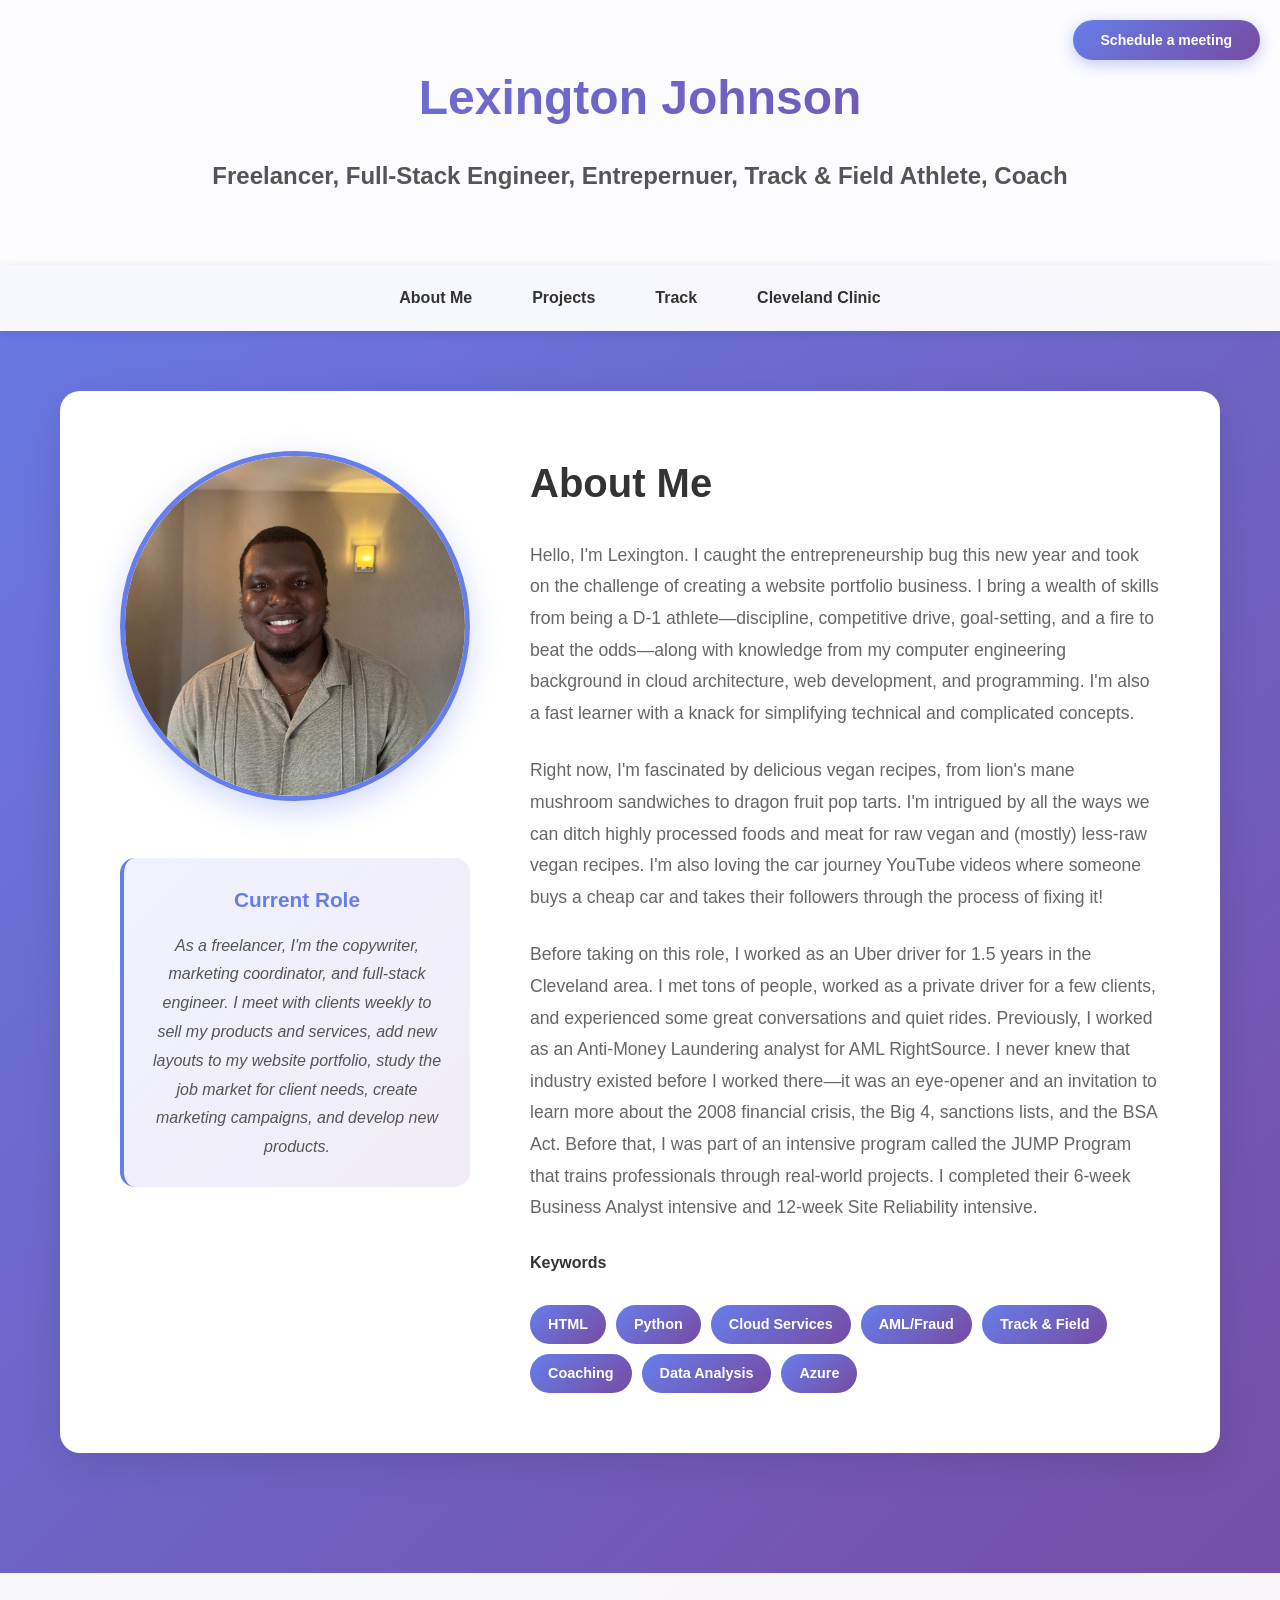
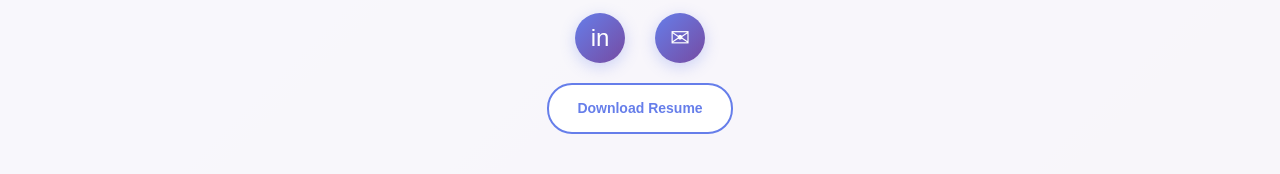
==== index.html @ 2de51680 "Update index.html" ====
<!DOCTYPE html>
<html lang="en">
<head>
    <meta charset="UTF-8">
    <meta name="viewport" content="width=device-width, initial-scale=1.0">
    <link rel="stylesheet" href="mystyle.css" type="text/css"/>
    <title>Lexington Johnson - Portfolio</title>
</head>
<body>
    <div class="header">
        <h1>Lexington Johnson</h1>
        <div class="education">
            <h2>Freelancer, Full-Stack Engineer, Entrepernuer, Track & Field Athlete, Coach</h2>
        </div>
        <a href="https://calendly.com/lbj0499/new-meeting"><button class="schedule-btn">Schedule a meeting</button></a>
    </div>

    <nav>
        <ul>
            <li><a href="index.html">About Me</a></li>
            <li><a href="projects.html">Projects</a></li> <!-- type of role instead of discipline -->
            <li><a href="track.html">Track</a></li> <!-- add personality to your personal site -->
            <li><a href="company.html">Cleveland Clinic</a></li> <!-- custom landing page for employer your targeting -->
        </ul>
    </nav>

    <div class="container">
        <div class="about-section">
            <div class="profile-side">
                <img src="Lex.JPG" alt="Lexington Johnson" class="profile-photo">
                
                <div class="quote-box">
                    <h3>Current Role</h3>
                    <!-- describe current role clearly; HR will use this to determinw if a good fit -->
                    <p>As a freelancer, I'm the copywriter, marketing coordinator, and full-stack engineer. I meet with clients weekly to sell my products and services, add new layouts to my website portfolio, study the job market for client needs, create marketing campaigns, and develop new products.</p>
                </div>
            </div>

            <div class="content-side">
                <h2>About Me</h2>
                <!-- 2-5 line bio that sums up who you are and what your value proposition is -->
                <p>Hello, I'm Lexington. I caught the entrepreneurship bug this new year and took on the challenge of creating a website portfolio business. I bring a wealth of skills from being a D-1 athlete—discipline, competitive drive, goal-setting, and a fire to beat the odds—along with knowledge from my computer engineering background in cloud architecture, web development, and programming. I'm also a fast learner with a knack for simplifying technical and complicated concepts.</p>
                <br>
                <!-- Little bit about interests; maybe hobbies or whatever -->
                <p>Right now, I'm fascinated by delicious vegan recipes, from lion's mane mushroom sandwiches to dragon fruit pop tarts. I'm intrigued by all the ways we can ditch highly processed foods and meat for raw vegan and (mostly) less-raw vegan recipes. I'm also loving the car journey YouTube videos where someone buys a cheap car and takes their followers through the process of fixing it!</p>
                <br>
                <!-- timeline of work history -->
                <p>Before taking on this role, I worked as an Uber driver for 1.5 years in the Cleveland area. I met tons of people, worked as a private driver for a few clients, and experienced some great conversations and quiet rides. Previously, I worked as an Anti-Money Laundering analyst for AML RightSource. I never knew that industry existed before I worked there—it was an eye-opener and an invitation to learn more about the 2008 financial crisis, the Big 4, sanctions lists, and the BSA Act. Before that, I was part of an intensive program called the JUMP Program that trains professionals through real-world projects. I completed their 6-week Business Analyst intensive and 12-week Site Reliability intensive.</p>
                <br>
                
                <h4>Keywords</h4>
                <div class="skills">                
                    <span class="skill-tag">HTML</span>
                    <span class="skill-tag">Python</span>
                    <span class="skill-tag">Cloud Services</span>
                    <span class="skill-tag">AML/Fraud</span>
                    <span class="skill-tag">Track & Field</span>
                    <span class="skill-tag">Coaching</span>
                    <span class="skill-tag">Data Analysis</span>
                    <span class="skill-tag">Azure</span>
                </div>
            </div>
        </div>
    </div>

    <footer>
        <div class="social-links">
            <a href="resume.html" title="LinkedIn">in</a>
            <a href="mailto:lexington.johnson@icloud.com" title="Email">✉</a>
        </div>
        <a href="Resume.pdf" target="_blank" class="resume-btn" download="Resume_Lex">Download Resume</a>
    </footer>
</body>
</html>
---- mystyle.css ----
* {
    margin: 0;
    padding: 0;
    box-sizing: border-box;
}

body {
    font-family: 'Segoe UI', Tahoma, Geneva, Verdana, sans-serif;
    background: linear-gradient(135deg, #667eea 0%, #764ba2 100%);
    color: #333;
    line-height: 1.6;
}

.header {
    background: rgba(255, 255, 255, 0.98);
    padding: 60px 20px;
    text-align: center;
    box-shadow: 0 4px 20px rgba(0, 0, 0, 0.1);
    position: relative;
}

.schedule-btn {
    position: absolute;
    top: 20px;
    right: 20px;
    background: linear-gradient(135deg, #667eea 0%, #764ba2 100%);
    color: white;
    padding: 12px 28px;
    border: none;
    border-radius: 25px;
    cursor: pointer;
    font-size: 14px;
    font-weight: 600;
    transition: all 0.3s ease;
    box-shadow: 0 4px 15px rgba(102, 126, 234, 0.4);
}

.schedule-btn:hover {
    transform: translateY(-2px);
    box-shadow: 0 6px 20px rgba(102, 126, 234, 0.6);
}

h1 {
    font-size: 3em;
    font-weight: 700;
    margin-bottom: 10px;
    background: linear-gradient(135deg, #667eea 0%, #764ba2 100%);
    -webkit-background-clip: text;
    -webkit-text-fill-color: transparent;
    background-clip: text;
}

.education {
    margin-top: 20px;
}

.education h2 {
    font-size: 1.5em;
    margin-bottom: 10px;
    color: #555;
}

.education p {
    color: #666;
    font-size: 1.05em;
}

nav {
    background: rgba(255, 255, 255, 0.95);
    padding: 0;
    position: sticky;
    top: 0;
    z-index: 100;
    box-shadow: 0 2px 10px rgba(0, 0, 0, 0.1);
    backdrop-filter: blur(10px);
}

nav ul {
    list-style: none;
    display: flex;
    justify-content: center;
    flex-wrap: wrap;
}

nav ul li {
    margin: 0;
}

nav ul li a {
    display: block;
    padding: 20px 30px;
    color: #333;
    text-decoration: none;
    font-weight: 600;
    transition: all 0.3s ease;
    position: relative;
}

nav ul li a:hover {
    color: #667eea;
    background: rgba(102, 126, 234, 0.1);
}

nav ul li a::after {
    content: '';
    position: absolute;
    bottom: 0;
    left: 50%;
    width: 0;
    height: 3px;
    background: linear-gradient(135deg, #667eea 0%, #764ba2 100%);
    transition: all 0.3s ease;
    transform: translateX(-50%);
}

nav ul li a:hover::after {
    width: 80%;
}

.container {
    max-width: 1200px;
    margin: 0 auto;
    padding: 60px 20px;
}

.about-section {
    background: white;
    border-radius: 20px;
    padding: 60px;
    box-shadow: 0 10px 40px rgba(0, 0, 0, 0.1);
    display: grid;
    grid-template-columns: 1fr 2fr;
    gap: 60px;
    align-items: start;
    transition: transform 0.3s ease;
}

.about-section:hover {
    transform: translateY(-5px);
    box-shadow: 0 15px 50px rgba(0, 0, 0, 0.15);
}

.profile-side {
    text-align: center;
}

.profile-photo {
    width: 350px;
    height: 350px;
    border-radius: 50%;
    object-fit: cover;
    border: 5px solid #667eea;
    box-shadow: 0 10px 30px rgba(102, 126, 234, 0.3);
    transition: all 0.3s ease;
    margin-bottom: 30px;
}

.profile-photo:hover {
    transform: scale(1.05);
    box-shadow: 0 15px 40px rgba(102, 126, 234, 0.4);
}

.quote-box {
    background: linear-gradient(135deg, rgba(102, 126, 234, 0.1) 0%, rgba(118, 75, 162, 0.1) 100%);
    padding: 25px;
    border-radius: 15px;
    border-left: 4px solid #667eea;
    margin-top: 20px;
}

.quote-box h3 {
    font-size: 1.3em;
    margin-bottom: 15px;
    color: #667eea;
}

.quote-box p {
    font-style: italic;
    color: #555;
    line-height: 1.8;
}

.quote-box .author {
    margin-top: 10px;
    font-weight: 600;
    color: #764ba2;
    font-style: normal;
}

.content-side h2 {
    font-size: 2.5em;
    margin-bottom: 25px;
    color: #333;
}

.content-side p {
    font-size: 1.1em;
    color: #666;
    line-height: 1.8;
}

.skills {
    display: flex;
    flex-wrap: wrap;
    gap: 10px;
    margin-top: 30px;
}

.skill-tag {
    background: linear-gradient(135deg, #667eea 0%, #764ba2 100%);
    color: white;
    padding: 8px 18px;
    border-radius: 20px;
    font-size: 0.9em;
    font-weight: 600;
    transition: all 0.3s ease;
}

.skill-tag:hover {
    transform: translateY(-2px);
    box-shadow: 0 4px 15px rgba(102, 126, 234, 0.4);
}

footer {
    background: rgba(255, 255, 255, 0.95);
    padding: 40px 20px;
    text-align: center;
    margin-top: 60px;
}

.social-links {
    display: flex;
    justify-content: center;
    gap: 30px;
    margin-bottom: 20px;
}

.social-links a {
    width: 50px;
    height: 50px;
    background: linear-gradient(135deg, #667eea 0%, #764ba2 100%);
    border-radius: 50%;
    display: flex;
    align-items: center;
    justify-content: center;
    color: white;
    text-decoration: none;
    font-size: 24px;
    transition: all 0.3s ease;
    box-shadow: 0 4px 15px rgba(102, 126, 234, 0.3);
}

.social-links a:hover {
    transform: translateY(-5px) scale(1.1);
    box-shadow: 0 8px 25px rgba(102, 126, 234, 0.5);
}

.resume-btn {
    background: white;
    color: #667eea;
    padding: 12px 28px;
    border: 2px solid #667eea;
    border-radius: 25px;
    cursor: pointer;
    font-size: 14px;
    font-weight: 600;
    transition: all 0.3s ease;
    text-decoration: none;
    display: inline-block;
}

.resume-btn:hover {
    background: linear-gradient(135deg, #667eea 0%, #764ba2 100%);
    color: white;
    transform: translateY(-2px);
    box-shadow: 0 4px 15px rgba(102, 126, 234, 0.4);
}

@media (max-width: 768px) {
    .about-section {
        grid-template-columns: 1fr;
        padding: 30px;
        gap: 30px;
    }

    h1 {
        font-size: 2em;
    }

    .schedule-btn {
        position: static;
        margin-top: 20px;
    }

    nav ul {
        flex-direction: column;
    }

    nav ul li a {
        padding: 15px;
    }

    .profile-photo {
        width: 200px;
        height: 200px;
    }
}
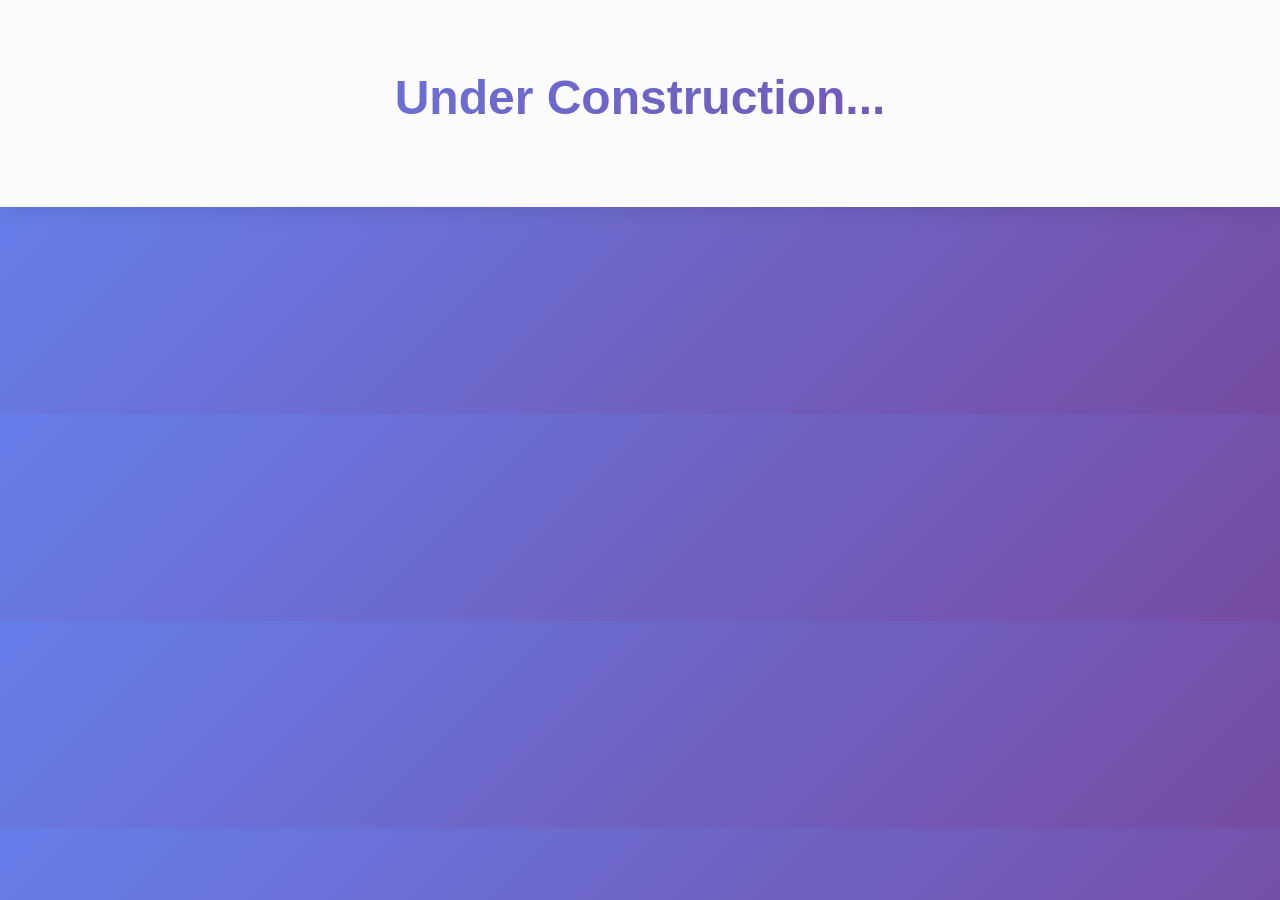
==== commit 980ed5b3: "Update index.html" ====
--- a/index.html
+++ b/index.html
@@ -8,67 +8,8 @@
 </head>
 <body>
     <div class="header">
-        <h1>Lexington Johnson</h1>
-        <div class="education">
-            <h2>Freelancer, Full-Stack Engineer, Entrepernuer, Track & Field Athlete, Coach</h2>
-        </div>
-        <a href="https://calendly.com/lbj0499/new-meeting"><button class="schedule-btn">Schedule a meeting</button></a>
-    </div>
+        <h1>Under Construction...</h1>
+   </div>
 
-    <nav>
-        <ul>
-            <li><a href="index.html">About Me</a></li>
-            <li><a href="projects.html">Projects</a></li> <!-- type of role instead of discipline -->
-            <li><a href="track.html">Track</a></li> <!-- add personality to your personal site -->
-            <li><a href="company.html">Cleveland Clinic</a></li> <!-- custom landing page for employer your targeting -->
-        </ul>
-    </nav>
-
-    <div class="container">
-        <div class="about-section">
-            <div class="profile-side">
-                <img src="Lex.JPG" alt="Lexington Johnson" class="profile-photo">
-                
-                <div class="quote-box">
-                    <h3>Current Role</h3>
-                    <!-- describe current role clearly; HR will use this to determinw if a good fit -->
-                    <p>As a freelancer, I'm the copywriter, marketing coordinator, and full-stack engineer. I meet with clients weekly to sell my products and services, add new layouts to my website portfolio, study the job market for client needs, create marketing campaigns, and develop new products.</p>
-                </div>
-            </div>
-
-            <div class="content-side">
-                <h2>About Me</h2>
-                <!-- 2-5 line bio that sums up who you are and what your value proposition is -->
-                <p>Hello, I'm Lexington. I caught the entrepreneurship bug this new year and took on the challenge of creating a website portfolio business. I bring a wealth of skills from being a D-1 athlete—discipline, competitive drive, goal-setting, and a fire to beat the odds—along with knowledge from my computer engineering background in cloud architecture, web development, and programming. I'm also a fast learner with a knack for simplifying technical and complicated concepts.</p>
-                <br>
-                <!-- Little bit about interests; maybe hobbies or whatever -->
-                <p>Right now, I'm fascinated by delicious vegan recipes, from lion's mane mushroom sandwiches to dragon fruit pop tarts. I'm intrigued by all the ways we can ditch highly processed foods and meat for raw vegan and (mostly) less-raw vegan recipes. I'm also loving the car journey YouTube videos where someone buys a cheap car and takes their followers through the process of fixing it!</p>
-                <br>
-                <!-- timeline of work history -->
-                <p>Before taking on this role, I worked as an Uber driver for 1.5 years in the Cleveland area. I met tons of people, worked as a private driver for a few clients, and experienced some great conversations and quiet rides. Previously, I worked as an Anti-Money Laundering analyst for AML RightSource. I never knew that industry existed before I worked there—it was an eye-opener and an invitation to learn more about the 2008 financial crisis, the Big 4, sanctions lists, and the BSA Act. Before that, I was part of an intensive program called the JUMP Program that trains professionals through real-world projects. I completed their 6-week Business Analyst intensive and 12-week Site Reliability intensive.</p>
-                <br>
-                
-                <h4>Keywords</h4>
-                <div class="skills">                
-                    <span class="skill-tag">HTML</span>
-                    <span class="skill-tag">Python</span>
-                    <span class="skill-tag">Cloud Services</span>
-                    <span class="skill-tag">AML/Fraud</span>
-                    <span class="skill-tag">Track & Field</span>
-                    <span class="skill-tag">Coaching</span>
-                    <span class="skill-tag">Data Analysis</span>
-                    <span class="skill-tag">Azure</span>
-                </div>
-            </div>
-        </div>
-    </div>
-
-    <footer>
-        <div class="social-links">
-            <a href="resume.html" title="LinkedIn">in</a>
-            <a href="mailto:lexington.johnson@icloud.com" title="Email">✉</a>
-        </div>
-        <a href="Resume.pdf" target="_blank" class="resume-btn" download="Resume_Lex">Download Resume</a>
-    </footer>
 </body>
 </html>
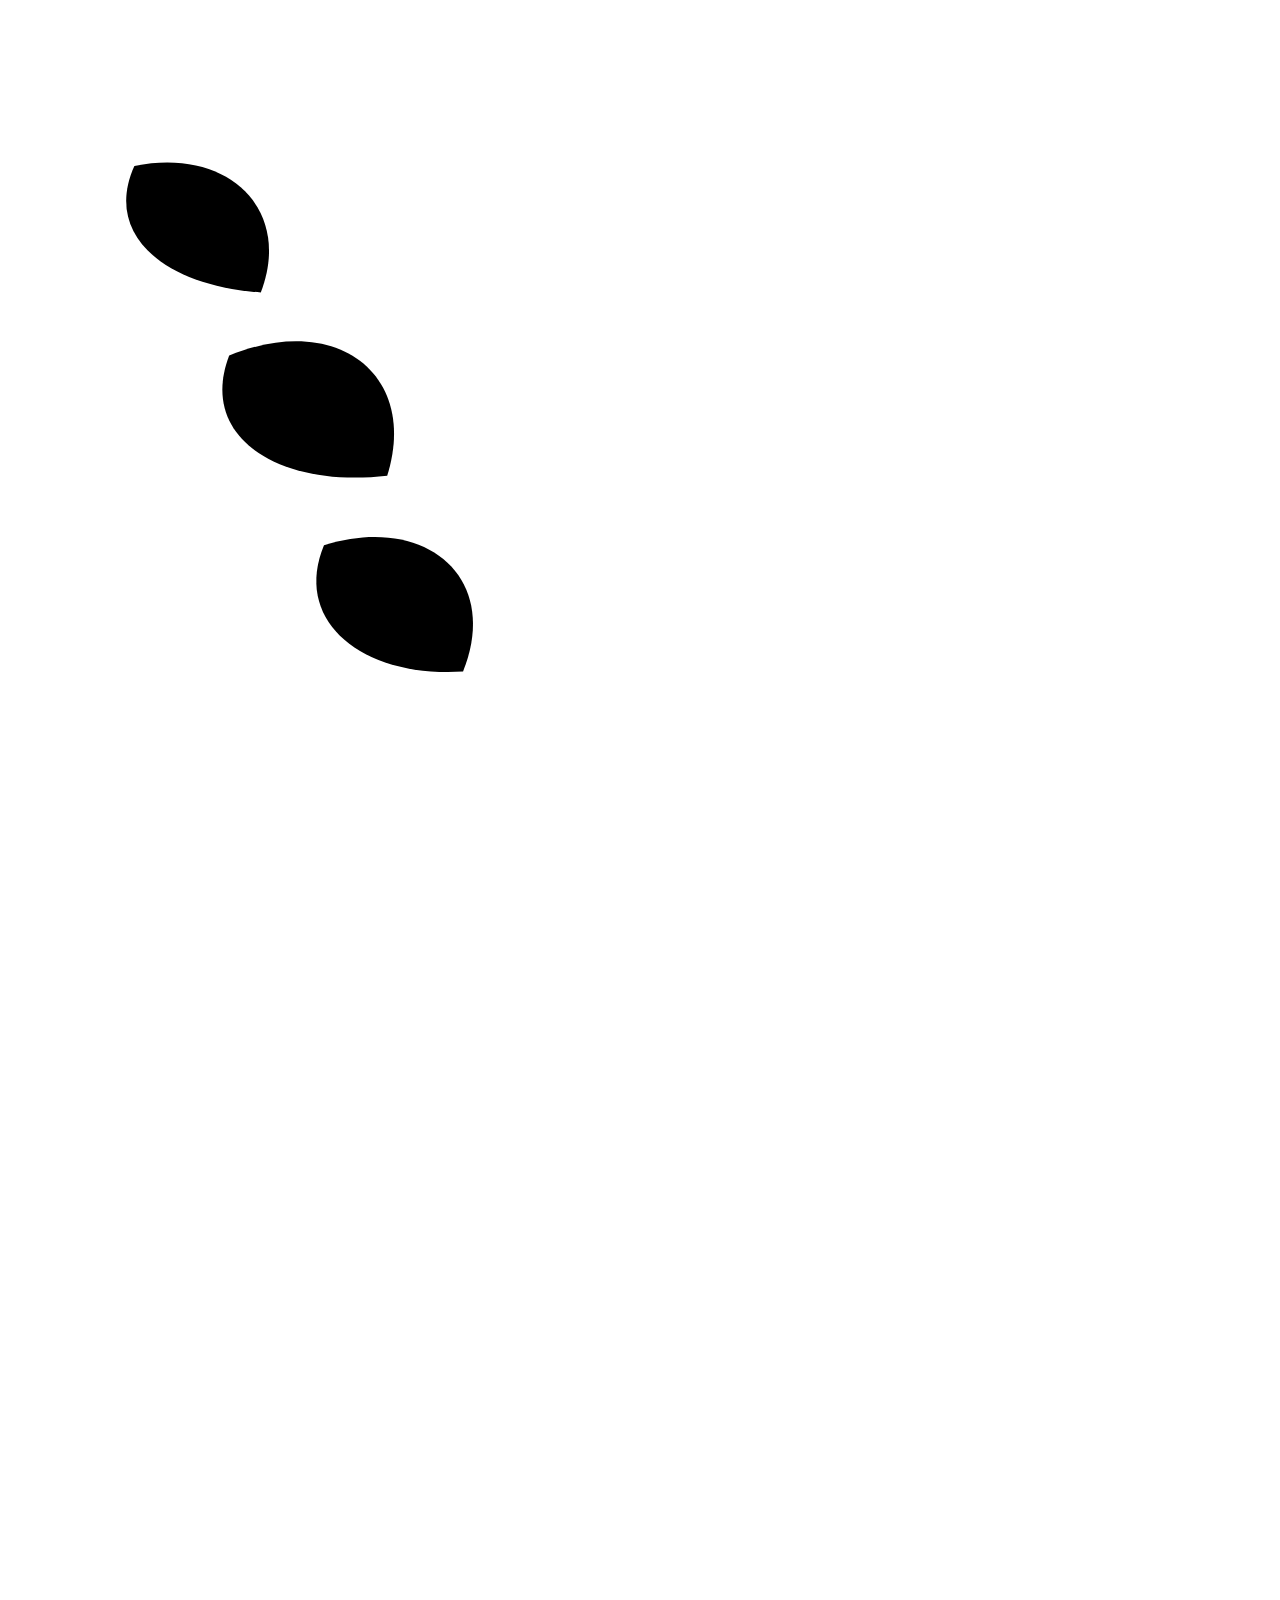
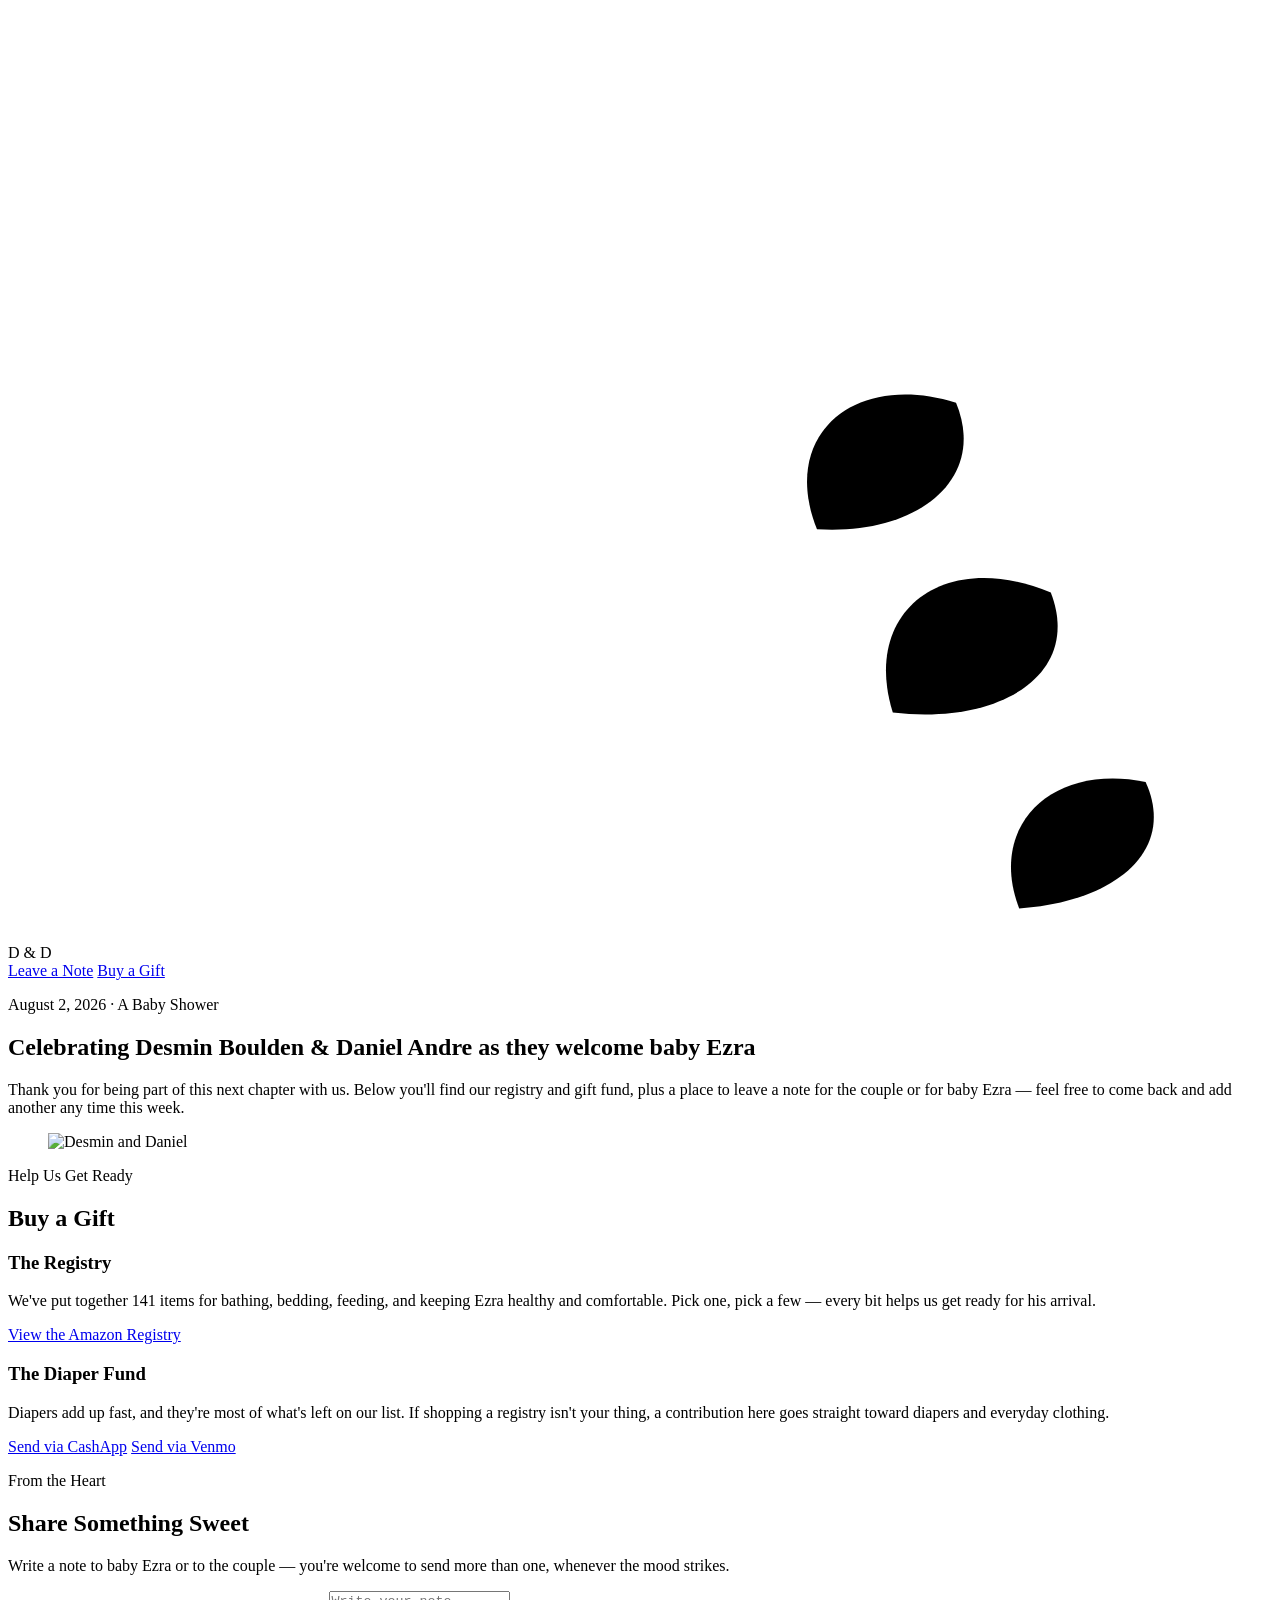
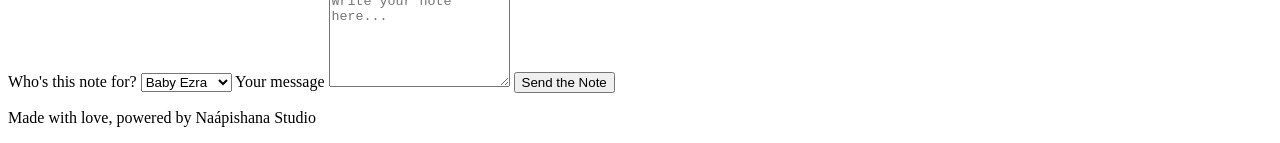
==== commit 80c7f814: "Update index.html" ====
--- a/index.html
+++ b/index.html
@@ -1,15 +1,94 @@
 <!DOCTYPE html>
 <html lang="en">
 <head>
-    <meta charset="UTF-8">
-    <meta name="viewport" content="width=device-width, initial-scale=1.0">
-    <link rel="stylesheet" href="mystyle.css" type="text/css"/>
-    <title>Lexington Johnson - Portfolio</title>
+<meta charset="UTF-8">
+<meta name="viewport" content="width=device-width,initial-scale=1">
+<meta name="description" content="Desmin Boulden & Daniel Andre Baby Shower — registry, gift fund, and guest book.">
+<link rel="preconnect" href="https://fonts.googleapis.com">
+<link rel="preconnect" href="https://fonts.gstatic.com" crossorigin>
+<link href="https://fonts.googleapis.com/css2?family=Libertinus+Serif:ital,wght@0,400;0,600;0,700;1,400;1,600;1,700&family=Mulish:ital,wght@0,400;0,600;0,700;1,400&display=swap" rel="stylesheet">
+<link rel="stylesheet" href="mystyle.css" type="text/css"/>
+<title>Desmin Boulden & Daniel Andre Baby Shower</title>
 </head>
 <body>
-    <div class="header">
-        <h1>Under Construction...</h1>
-   </div>
+
+	<!-- Decorative branch, top left -->
+	<svg class="leaf-top-left" viewBox="0 0 200 200" xmlns="http://www.w3.org/2000/svg" aria-hidden="true">
+		<path d="M4 4 C 40 20, 60 50, 55 90" fill="none" stroke="var(--green-mid)" stroke-width="3" stroke-linecap="round"/>
+		<path d="M20 25 C 35 22, 45 32, 40 45 C 25 44, 15 36, 20 25 Z" fill="var(--green-mid)"/>
+		<path d="M35 55 C 52 48, 65 58, 60 74 C 43 76, 30 68, 35 55 Z" fill="var(--purple)"/>
+		<path d="M50 85 C 66 80, 78 90, 72 105 C 56 106, 45 97, 50 85 Z" fill="var(--green-mid)"/>
+	</svg>
+
+	<!-- Decorative branch, bottom right -->
+	<svg class="leaf-bottom-right" viewBox="0 0 200 200" xmlns="http://www.w3.org/2000/svg" aria-hidden="true">
+		<path d="M196 196 C 160 180, 140 150, 145 110" fill="none" stroke="var(--green-mid)" stroke-width="3" stroke-linecap="round"/>
+		<path d="M180 175 C 165 172, 155 182, 160 195 C 175 194, 185 186, 180 175 Z" fill="var(--green-mid)"/>
+		<path d="M165 145 C 148 138, 135 148, 140 164 C 157 166, 170 158, 165 145 Z" fill="var(--purple)"/>
+		<path d="M150 115 C 134 110, 122 120, 128 135 C 144 136, 155 127, 150 115 Z" fill="var(--green-mid)"/>
+	</svg>
+
+	<!-- Navigation -->
+	<header class="site-header">
+		<span class="brand libertinus-serif-semibold-italic">D &amp; D</span>
+		<nav class="site-nav">
+			<a href="#note">Leave a Note</a>
+			<a href="#buy">Buy a Gift</a>
+		</nav>
+	</header>
+
+	<!-- Section: Home -->
+	<section class="home">
+		<p class="eyebrow">August 2, 2026 &middot; A Baby Shower</p>
+		<h1>Celebrating Desmin Boulden &amp; Daniel Andre as they welcome baby Ezra</h1>
+		<p class="lede">Thank you for being part of this next chapter with us. Below you'll find our registry and gift fund, plus a place to leave a note for the couple or for baby Ezra — feel free to come back and add another any time this week.</p>
+		<figure class="hero-photo">
+			<img src="cr1.png" alt="Desmin and Daniel">
+		</figure>
+	</section>
+
+	<!-- Section: Purchase -->
+	<section class="buy" id="buy">
+		<p class="eyebrow eyebrow--on-pale">Help Us Get Ready</p>
+		<h2>Buy a Gift</h2>
+		<div class="cards">
+			<article class="card">
+				<h3>The Registry</h3>
+				<p>We've put together 141 items for bathing, bedding, feeding, and keeping Ezra healthy and comfortable. Pick one, pick a few — every bit helps us get ready for his arrival.</p>
+				<a class="button button--orange" href="https://www.amazon.com/baby-reg/desmin-boulden-november-2026-garland/1WKR3G9EFBRNM?language=en-US">View the Amazon Registry</a>
+			</article>
+			<article class="card">
+				<h3>The Diaper Fund</h3>
+				<p>Diapers add up fast, and they're most of what's left on our list. If shopping a registry isn't your thing, a contribution here goes straight toward diapers and everyday clothing.</p>
+				<a class="button button--purple" href="https://cash.app/$Licityx">Send via CashApp</a> 
+				<a class="button button--purple" href="https://venmo.com/u/desivelli">Send via Venmo</a>
+			</article>
+		</div>
+	</section>
+
+	<!-- Section: Note -->
+	<section class="note" id="note">
+		<p class="eyebrow">From the Heart</p>
+		<h2>Share Something Sweet</h2>
+		<p class="lede">Write a note to baby Ezra or to the couple — you're welcome to send more than one, whenever the mood strikes.</p>
+		<form id="note-form">
+			<label for="receiver">Who's this note for?</label>
+			<select name="receiver" id="receiver">
+				<option value="Ezra">Baby Ezra</option>
+				<option value="couple">The Couple</option>
+			</select>
+
+			<label for="message">Your message</label>
+			<textarea id="message" name="message" rows="6" placeholder="Write your note here..."></textarea>
+
+			<button type="submit" class="button button--orange">Send the Note</button>
+		</form>
+	</section>
+
+	<!-- Footer -->
+	<footer>
+		<p>Made with love, powered by Na&aacute;pishana Studio</p>
+	</footer>
 
 </body>
 </html>
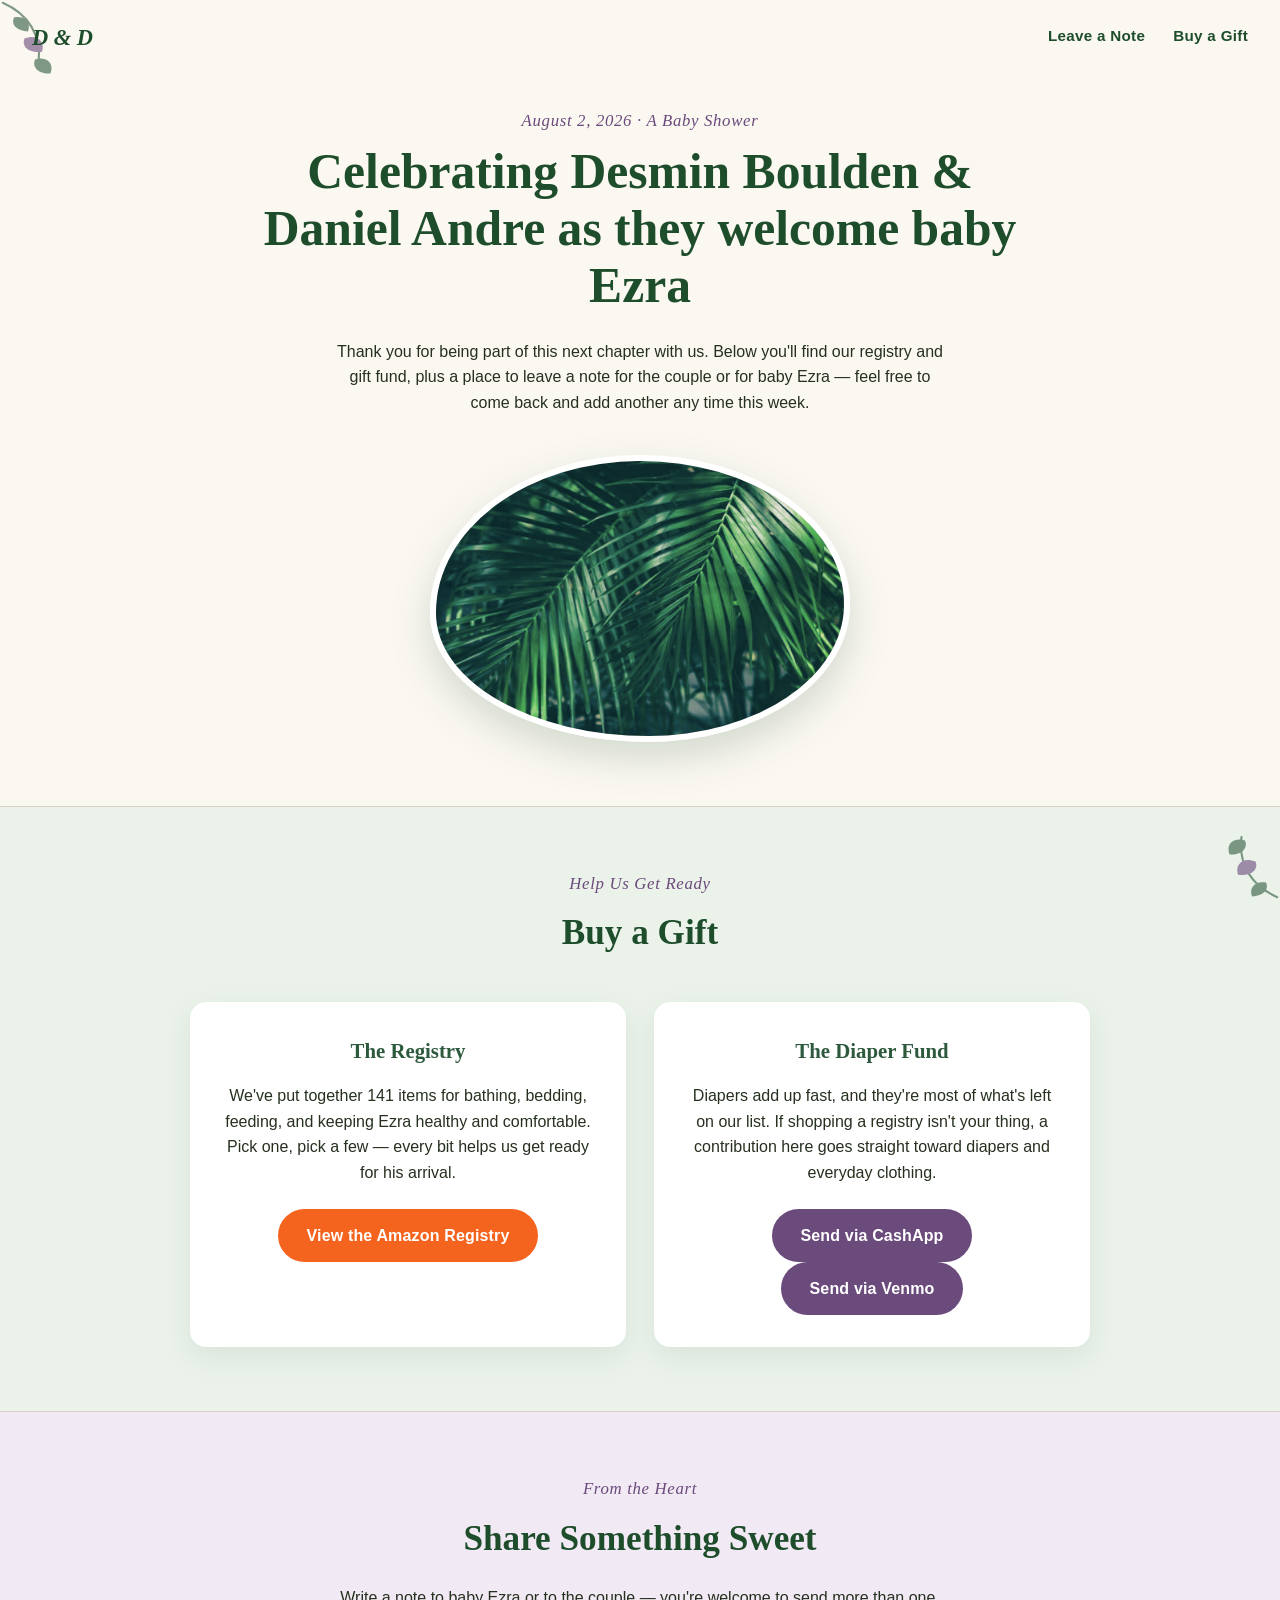
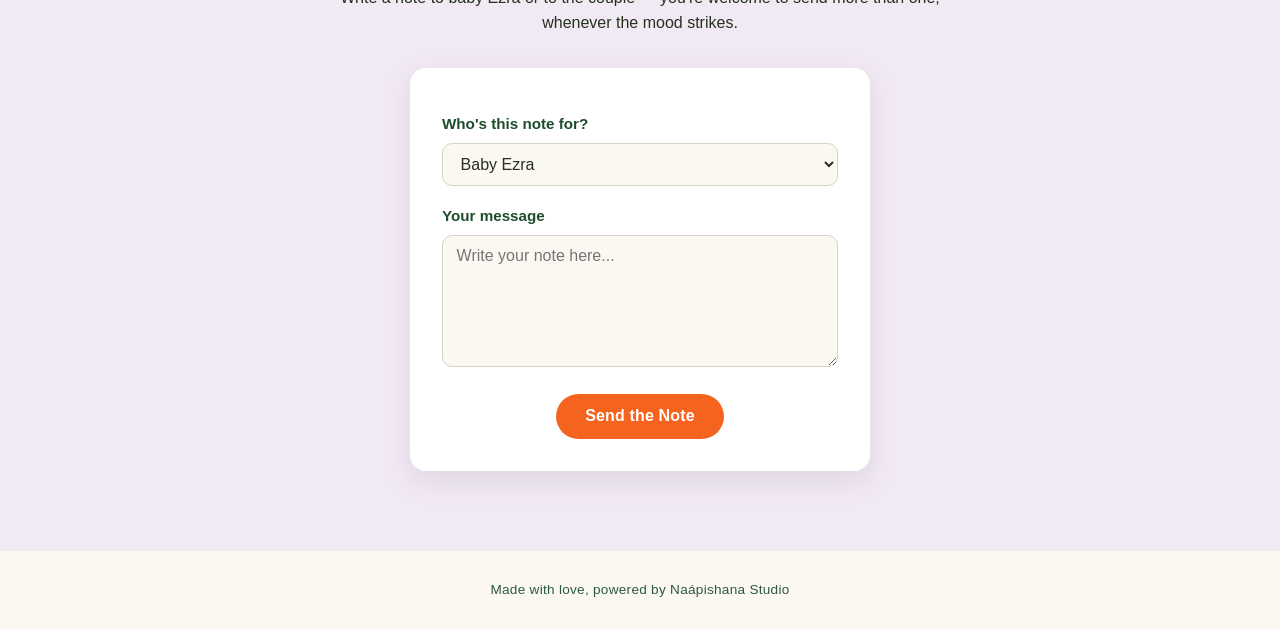
==== commit 46f1c98d: "Update index.html" ====
--- a/index.html
+++ b/index.html
@@ -55,13 +55,13 @@
 			<article class="card">
 				<h3>The Registry</h3>
 				<p>We've put together 141 items for bathing, bedding, feeding, and keeping Ezra healthy and comfortable. Pick one, pick a few — every bit helps us get ready for his arrival.</p>
-				<a class="button button--orange" href="https://www.amazon.com/baby-reg/desmin-boulden-november-2026-garland/1WKR3G9EFBRNM?language=en-US">View the Amazon Registry</a>
+				<a class="button button--orange" href="https://www.amazon.com/baby-reg/desmin-boulden-november-2026-garland/1WKR3G9EFBRNM?language=en-US" target="_blank">View the Amazon Registry</a>
 			</article>
 			<article class="card">
 				<h3>The Diaper Fund</h3>
 				<p>Diapers add up fast, and they're most of what's left on our list. If shopping a registry isn't your thing, a contribution here goes straight toward diapers and everyday clothing.</p>
-				<a class="button button--purple" href="https://cash.app/$Licityx">Send via CashApp</a> 
-				<a class="button button--purple" href="https://venmo.com/u/desivelli">Send via Venmo</a>
+				<a class="button button--purple" href="https://cash.app/$Licityx" target="_blank">Send via CashApp</a> 
+				<a class="button button--purple" href="https://venmo.com/u/desivelli" target="_blank">Send via Venmo</a>
 			</article>
 		</div>
 	</section>
--- a/mystyle.css
+++ b/mystyle.css
@@ -0,0 +1,272 @@
+/*
+Color Palette
+Dark Green:   #1E4D2B / #2D5A3D  â€” primary text & headings
+Vibrant Orange: #F4641E          â€” primary accent (CTAs)
+Purple:       #6B4A7C            â€” secondary accent
+Cream:        #FBF8F2            â€” page background
+Sage:         #EAF2EA            â€” alternating section background
+*/
+
+:root {
+	--cream:      #FBF8F2;
+	--sage:       #EAF2EA;
+	--ink:        #26301F;
+	--green-deep: #1E4D2B;
+	--green-mid:  #2D5A3D;
+	--orange:     #F4641E;
+	--purple:     #6B4A7C;
+	--purple-pale:#F1E9F4;
+	--line:       #D8D2C4;
+}
+
+/* Type roles */
+.libertinus-serif-regular        { font-family: "Libertinus Serif", serif; font-weight: 400; font-style: normal; }
+.libertinus-serif-semibold       { font-family: "Libertinus Serif", serif; font-weight: 600; font-style: normal; }
+.libertinus-serif-bold           { font-family: "Libertinus Serif", serif; font-weight: 700; font-style: normal; }
+.libertinus-serif-regular-italic { font-family: "Libertinus Serif", serif; font-weight: 400; font-style: italic; }
+.libertinus-serif-semibold-italic{ font-family: "Libertinus Serif", serif; font-weight: 600; font-style: italic; }
+.libertinus-serif-bold-italic    { font-family: "Libertinus Serif", serif; font-weight: 700; font-style: italic; }
+
+* { box-sizing: border-box; }
+
+html { scroll-behavior: smooth; }
+
+body {
+	background-color: var(--cream);
+	color: var(--ink);
+	margin: 0;
+	font-family: "Mulish", sans-serif;
+	line-height: 1.6;
+	overflow-x: hidden;
+}
+
+h1, h2, h3 {
+	font-family: "Libertinus Serif", serif;
+	color: var(--green-deep);
+	text-align: center;
+	margin: 0 0 0.5em;
+}
+
+h1 { font-size: clamp(2rem, 4.5vw, 3.1rem); font-weight: 700; line-height: 1.15; }
+h2 { font-size: clamp(1.6rem, 3vw, 2.2rem); font-weight: 600; }
+h3 { font-size: 1.3rem; font-weight: 600; color: var(--green-mid); }
+
+p { text-align: center; }
+
+a { color: var(--purple); }
+
+/* ---------- Header / Nav ---------- */
+.site-header {
+	display: flex;
+	align-items: center;
+	justify-content: space-between;
+	padding: 1.25rem 2rem;
+	position: relative;
+	z-index: 2;
+}
+
+.brand {
+	font-size: 1.4rem;
+	color: var(--green-deep);
+}
+
+.site-nav {
+	display: flex;
+	gap: 1.75rem;
+}
+
+.site-nav a {
+	text-decoration: none;
+	color: var(--green-deep);
+	font-weight: 600;
+	font-size: 0.95rem;
+	letter-spacing: 0.02em;
+	border-bottom: 2px solid transparent;
+	padding-bottom: 2px;
+	transition: border-color 0.2s ease, color 0.2s ease;
+}
+
+.site-nav a:hover,
+.site-nav a:focus-visible {
+	color: var(--orange);
+	border-color: var(--orange);
+}
+
+/* ---------- Shared bits ---------- */
+.eyebrow {
+	font-family: "Libertinus Serif", serif;
+	font-style: italic;
+	color: var(--purple);
+	letter-spacing: 0.04em;
+	margin: 0 0 0.5rem;
+	font-size: 1.05rem;
+}
+
+.eyebrow--on-pale { color: var(--purple); }
+
+.lede {
+	max-width: 620px;
+	margin: 0 auto 1.5rem;
+	color: var(--ink);
+}
+
+.button {
+	display: inline-block;
+	font-family: "Mulish", sans-serif;
+	font-weight: 700;
+	text-decoration: none;
+	color: #fff;
+	padding: 0.85rem 1.8rem;
+	border-radius: 999px;
+	border: none;
+	cursor: pointer;
+	font-size: 1rem;
+	letter-spacing: 0.01em;
+	transition: transform 0.15s ease, box-shadow 0.15s ease;
+}
+
+.button:hover,
+.button:focus-visible {
+	transform: translateY(-2px);
+	box-shadow: 0 8px 18px rgba(0,0,0,0.15);
+}
+
+.button--orange { background-color: var(--orange); }
+.button--purple { background-color: var(--purple); }
+
+/* ---------- Home ---------- */
+.home {
+	padding: 2rem 1.5rem 4rem;
+	text-align: center;
+	position: relative;
+}
+
+.home h1 {
+	max-width: 780px;
+	margin-left: auto;
+	margin-right: auto;
+}
+
+.hero-photo {
+	margin: 2.5rem auto 0;
+	max-width: 420px;
+}
+
+.hero-photo img {
+	display: block;
+	width: 100%;
+	border-radius: 50% 50% 48% 52% / 55% 52% 48% 45%;
+	border: 6px solid #fff;
+	box-shadow: 0 16px 40px rgba(30,77,43,0.18);
+}
+
+/* ---------- Buy ---------- */
+.buy {
+	background-color: var(--sage);
+	padding: 4rem 1.5rem;
+	border-top: 1px solid var(--line);
+	border-bottom: 1px solid var(--line);
+}
+
+.cards {
+	display: grid;
+	grid-template-columns: repeat(2, minmax(260px, 1fr));
+	gap: 1.75rem;
+	max-width: 900px;
+	margin: 2.5rem auto 0;
+}
+
+.card {
+	background: #fff;
+	border-radius: 16px;
+	padding: 2rem 1.75rem;
+	text-align: center;
+	box-shadow: 0 10px 28px rgba(30,77,43,0.08);
+}
+
+.card p {
+	color: var(--ink);
+	margin-bottom: 1.5rem;
+}
+
+@media (max-width: 640px) {
+	.cards { grid-template-columns: 1fr; }
+}
+
+/* ---------- Note ---------- */
+.note {
+	padding: 4rem 1.5rem 5rem;
+	background-color: var(--purple-pale);
+}
+
+#note-form {
+	max-width: 460px;
+	margin: 2rem auto 0;
+	background: #fff;
+	border-radius: 16px;
+	padding: 2rem;
+	box-shadow: 0 10px 28px rgba(107,74,124,0.12);
+	display: flex;
+	flex-direction: column;
+	gap: 0.4rem;
+}
+
+#note-form label {
+	font-weight: 700;
+	color: var(--green-deep);
+	text-align: left;
+	font-size: 0.95rem;
+	margin-top: 0.75rem;
+}
+
+#note-form select,
+#note-form textarea {
+	font-family: "Mulish", sans-serif;
+	font-size: 1rem;
+	padding: 0.7rem 0.85rem;
+	border: 1px solid var(--line);
+	border-radius: 10px;
+	background-color: var(--cream);
+	color: var(--ink);
+	resize: vertical;
+}
+
+#note-form select:focus,
+#note-form textarea:focus {
+	outline: 2px solid var(--orange);
+	outline-offset: 1px;
+}
+
+#note-form .button {
+	margin-top: 1.25rem;
+	align-self: center;
+}
+
+/* ---------- Footer ---------- */
+footer {
+	text-align: center;
+	padding: 1.75rem 1rem;
+	color: var(--green-mid);
+	font-size: 0.85rem;
+	letter-spacing: 0.02em;
+}
+
+footer p { margin: 0; }
+
+/* ---------- Decorative leaves ---------- */
+.leaf-top-left,
+.leaf-bottom-right {
+	position: absolute;
+	z-index: 0;
+	width: 140px;
+	height: 140px;
+	opacity: 0.6;
+	pointer-events: none;
+}
+
+.leaf-top-left { top: 0; left: 0; }
+.leaf-bottom-right { bottom: 0; right: 0; }
+
+@media (max-width: 640px) {
+	.leaf-top-left, .leaf-bottom-right { width: 90px; height: 90px; }
+}
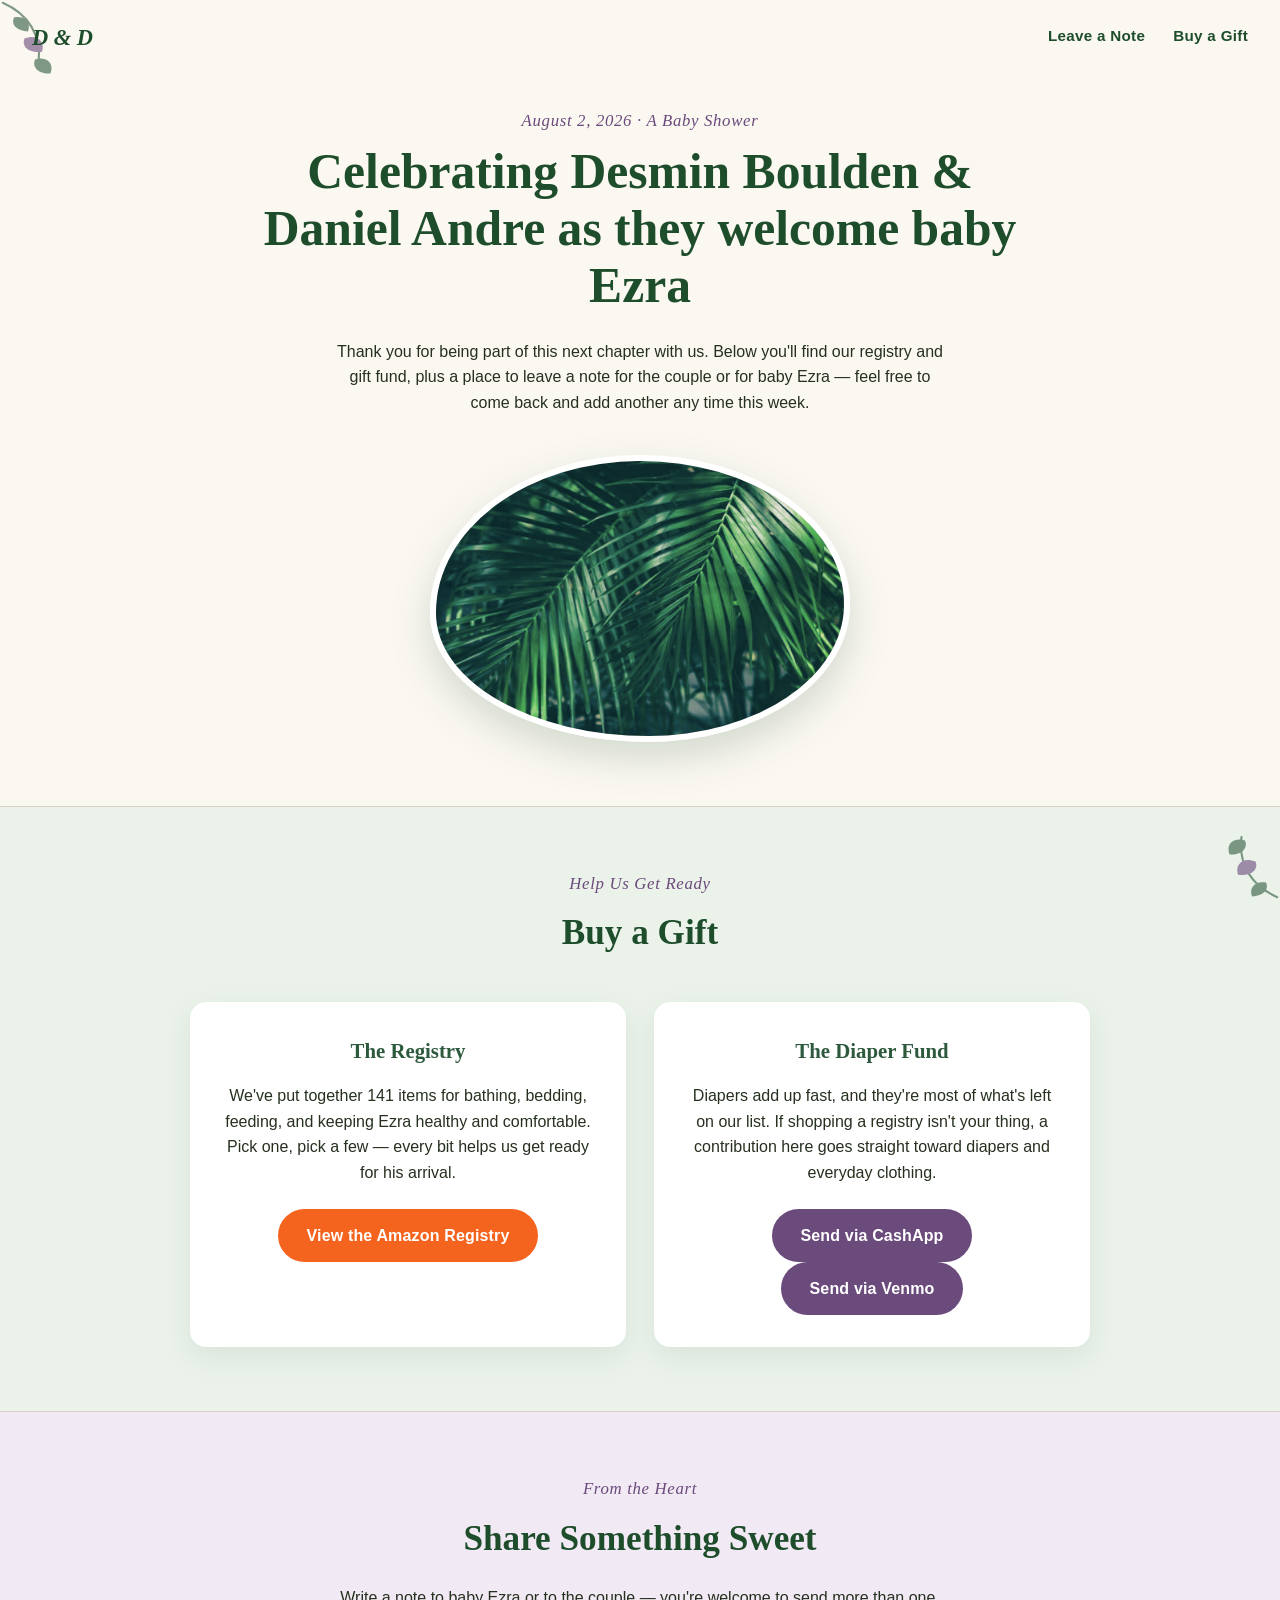
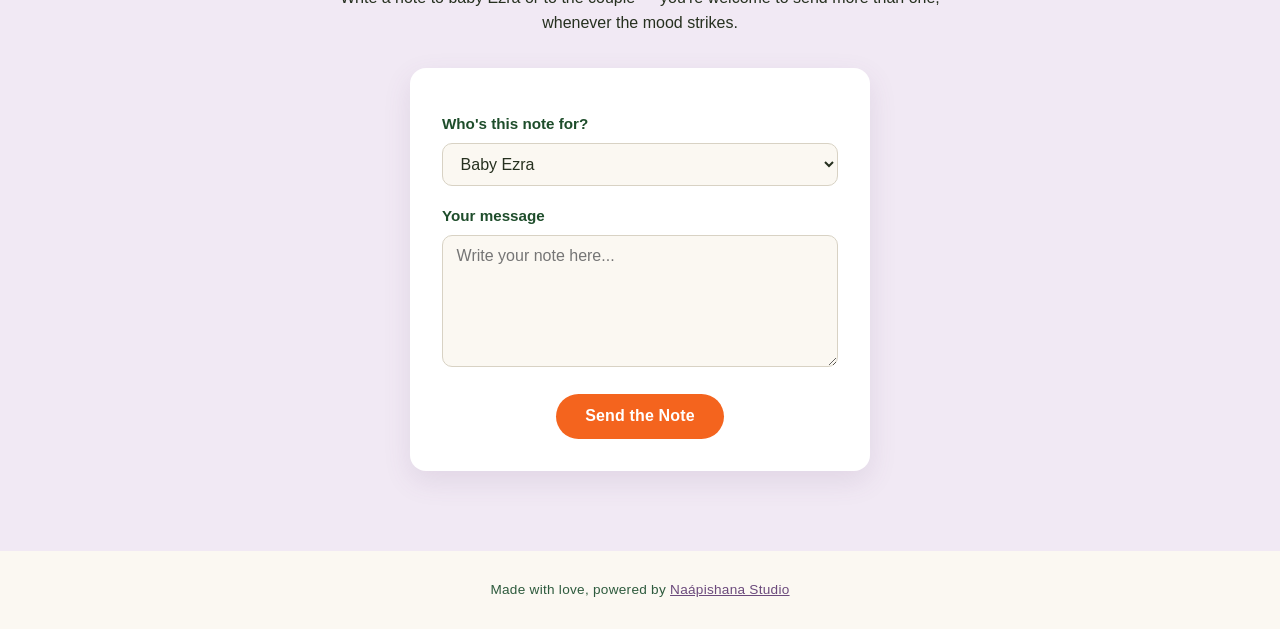
==== commit d565316a: "Update index.html" ====
--- a/index.html
+++ b/index.html
@@ -87,7 +87,7 @@
 
 	<!-- Footer -->
 	<footer>
-		<p>Made with love, powered by Na&aacute;pishana Studio</p>
+		<p>Made with love, powered by <a href="https://www.naapishanastudio.com/" target="_blank">Na&aacute;pishana Studio</a></p>
 	</footer>
 
 </body>
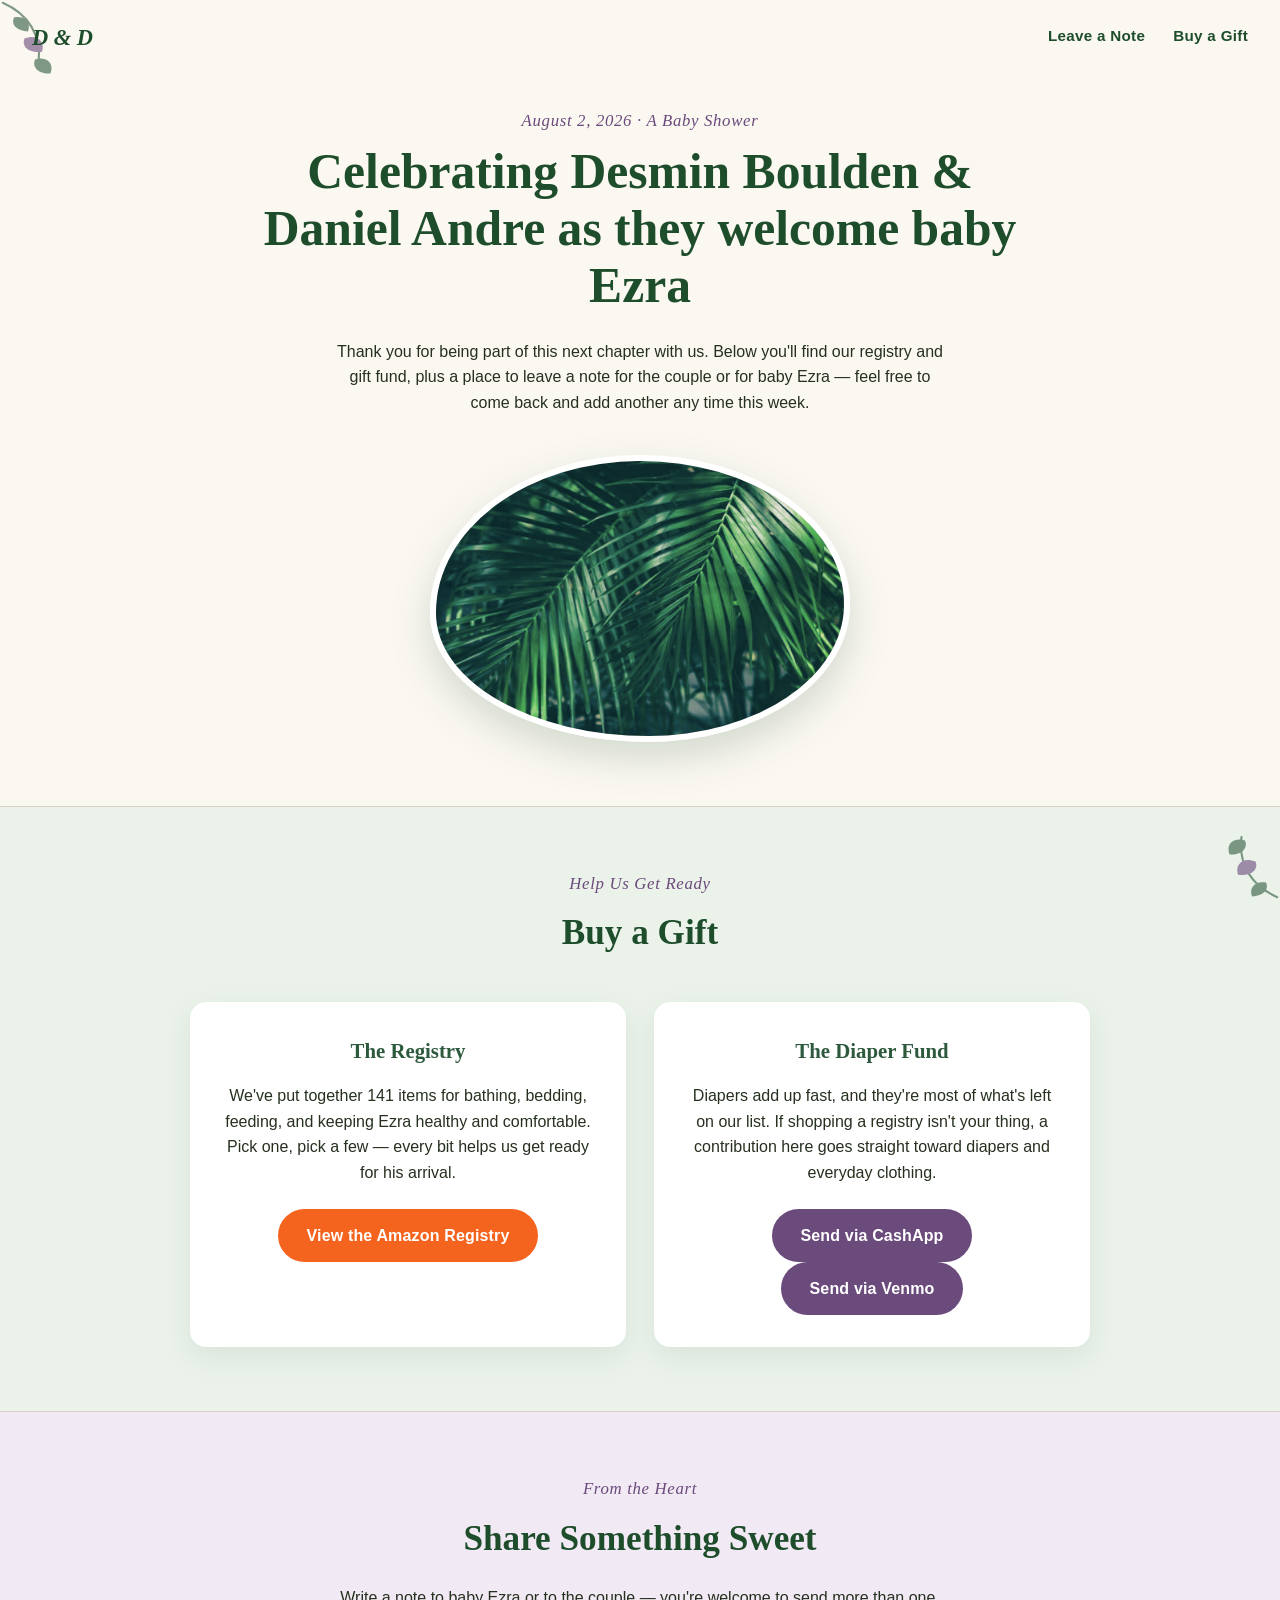
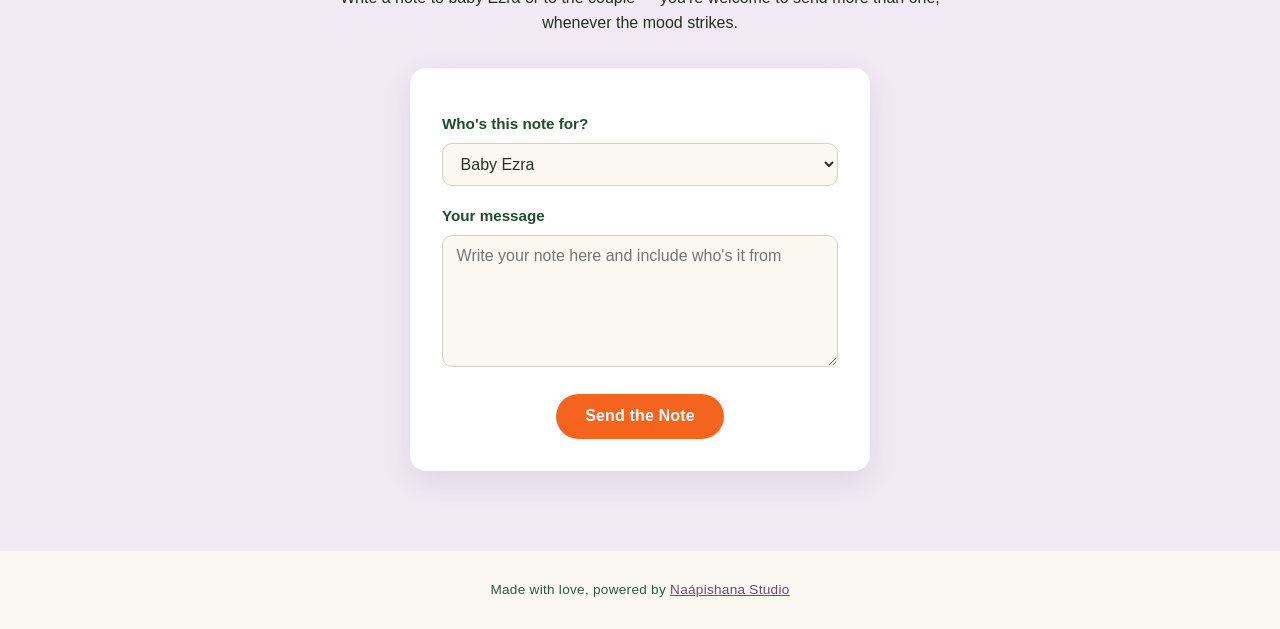
==== commit 16e3e19b: "Update index.html" ====
--- a/index.html
+++ b/index.html
@@ -8,6 +8,7 @@
 <link rel="preconnect" href="https://fonts.gstatic.com" crossorigin>
 <link href="https://fonts.googleapis.com/css2?family=Libertinus+Serif:ital,wght@0,400;0,600;0,700;1,400;1,600;1,700&family=Mulish:ital,wght@0,400;0,600;0,700;1,400&display=swap" rel="stylesheet">
 <link rel="stylesheet" href="mystyle.css" type="text/css"/>
+<script src="script.js" defer></script>
 <title>Desmin Boulden & Daniel Andre Baby Shower</title>
 </head>
 <body>
@@ -79,7 +80,7 @@
 			</select>
 
 			<label for="message">Your message</label>
-			<textarea id="message" name="message" rows="6" placeholder="Write your note here..."></textarea>
+			<textarea id="message" name="message" rows="6" placeholder="Write your note here and include who's it from"></textarea>
 
 			<button type="submit" class="button button--orange">Send the Note</button>
 		</form>
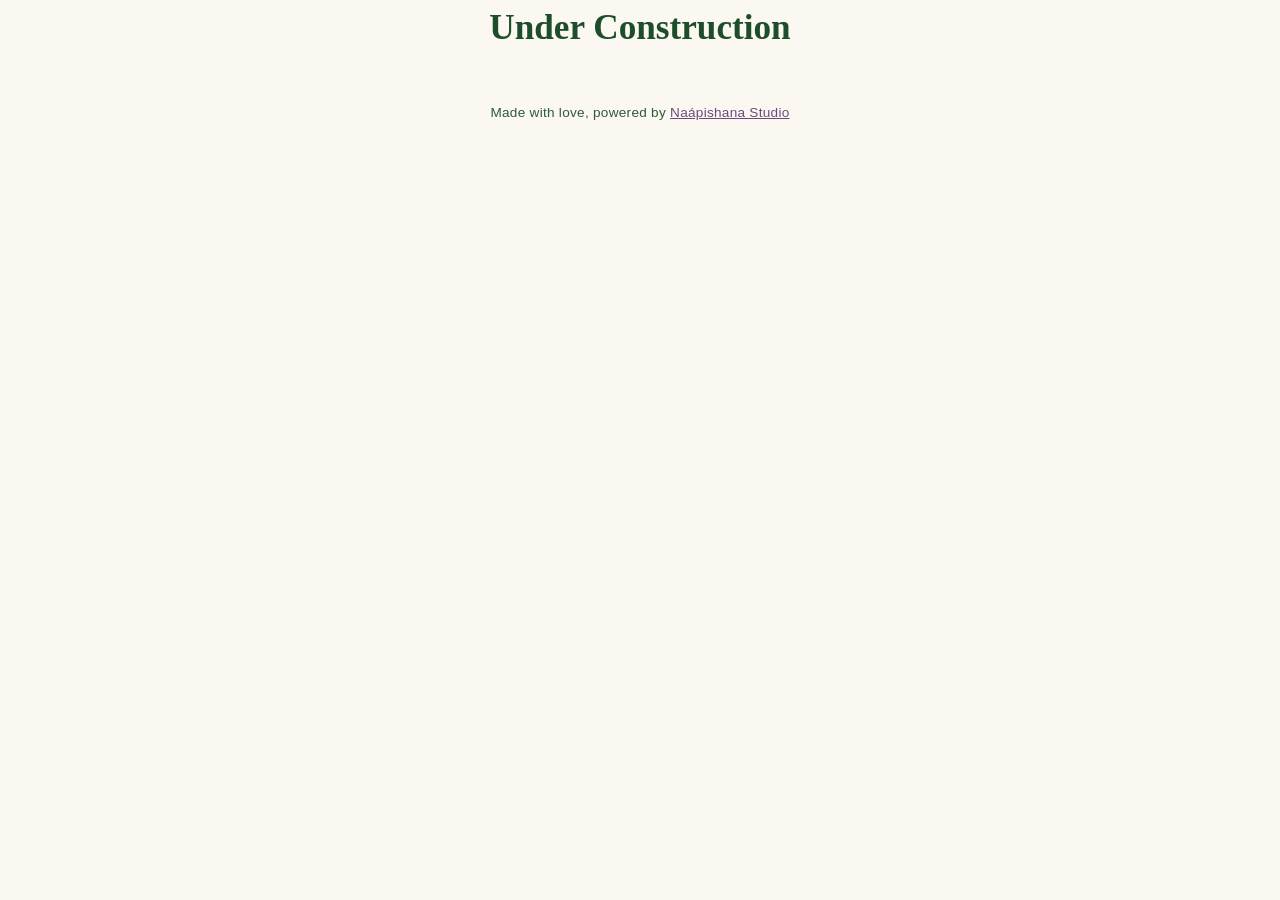
==== commit cbebf224: "Update index.html" ====
--- a/index.html
+++ b/index.html
@@ -9,83 +9,10 @@
 <link href="https://fonts.googleapis.com/css2?family=Libertinus+Serif:ital,wght@0,400;0,600;0,700;1,400;1,600;1,700&family=Mulish:ital,wght@0,400;0,600;0,700;1,400&display=swap" rel="stylesheet">
 <link rel="stylesheet" href="mystyle.css" type="text/css"/>
 <script src="script.js" defer></script>
-<title>Desmin Boulden & Daniel Andre Baby Shower</title>
+<title>Lexington Johnson Homepage</title>
 </head>
 <body>
-
-	<!-- Decorative branch, top left -->
-	<svg class="leaf-top-left" viewBox="0 0 200 200" xmlns="http://www.w3.org/2000/svg" aria-hidden="true">
-		<path d="M4 4 C 40 20, 60 50, 55 90" fill="none" stroke="var(--green-mid)" stroke-width="3" stroke-linecap="round"/>
-		<path d="M20 25 C 35 22, 45 32, 40 45 C 25 44, 15 36, 20 25 Z" fill="var(--green-mid)"/>
-		<path d="M35 55 C 52 48, 65 58, 60 74 C 43 76, 30 68, 35 55 Z" fill="var(--purple)"/>
-		<path d="M50 85 C 66 80, 78 90, 72 105 C 56 106, 45 97, 50 85 Z" fill="var(--green-mid)"/>
-	</svg>
-
-	<!-- Decorative branch, bottom right -->
-	<svg class="leaf-bottom-right" viewBox="0 0 200 200" xmlns="http://www.w3.org/2000/svg" aria-hidden="true">
-		<path d="M196 196 C 160 180, 140 150, 145 110" fill="none" stroke="var(--green-mid)" stroke-width="3" stroke-linecap="round"/>
-		<path d="M180 175 C 165 172, 155 182, 160 195 C 175 194, 185 186, 180 175 Z" fill="var(--green-mid)"/>
-		<path d="M165 145 C 148 138, 135 148, 140 164 C 157 166, 170 158, 165 145 Z" fill="var(--purple)"/>
-		<path d="M150 115 C 134 110, 122 120, 128 135 C 144 136, 155 127, 150 115 Z" fill="var(--green-mid)"/>
-	</svg>
-
-	<!-- Navigation -->
-	<header class="site-header">
-		<span class="brand libertinus-serif-semibold-italic">D &amp; D</span>
-		<nav class="site-nav">
-			<a href="#note">Leave a Note</a>
-			<a href="#buy">Buy a Gift</a>
-		</nav>
-	</header>
-
-	<!-- Section: Home -->
-	<section class="home">
-		<p class="eyebrow">August 2, 2026 &middot; A Baby Shower</p>
-		<h1>Celebrating Desmin Boulden &amp; Daniel Andre as they welcome baby Ezra</h1>
-		<p class="lede">Thank you for being part of this next chapter with us. Below you'll find our registry and gift fund, plus a place to leave a note for the couple or for baby Ezra — feel free to come back and add another any time this week.</p>
-		<figure class="hero-photo">
-			<img src="cr1.png" alt="Desmin and Daniel">
-		</figure>
-	</section>
-
-	<!-- Section: Purchase -->
-	<section class="buy" id="buy">
-		<p class="eyebrow eyebrow--on-pale">Help Us Get Ready</p>
-		<h2>Buy a Gift</h2>
-		<div class="cards">
-			<article class="card">
-				<h3>The Registry</h3>
-				<p>We've put together 141 items for bathing, bedding, feeding, and keeping Ezra healthy and comfortable. Pick one, pick a few — every bit helps us get ready for his arrival.</p>
-				<a class="button button--orange" href="https://www.amazon.com/baby-reg/desmin-boulden-november-2026-garland/1WKR3G9EFBRNM?language=en-US" target="_blank">View the Amazon Registry</a>
-			</article>
-			<article class="card">
-				<h3>The Diaper Fund</h3>
-				<p>Diapers add up fast, and they're most of what's left on our list. If shopping a registry isn't your thing, a contribution here goes straight toward diapers and everyday clothing.</p>
-				<a class="button button--purple" href="https://cash.app/$Licityx" target="_blank">Send via CashApp</a> 
-				<a class="button button--purple" href="https://venmo.com/u/desivelli" target="_blank">Send via Venmo</a>
-			</article>
-		</div>
-	</section>
-
-	<!-- Section: Note -->
-	<section class="note" id="note">
-		<p class="eyebrow">From the Heart</p>
-		<h2>Share Something Sweet</h2>
-		<p class="lede">Write a note to baby Ezra or to the couple — you're welcome to send more than one, whenever the mood strikes.</p>
-		<form id="note-form">
-			<label for="receiver">Who's this note for?</label>
-			<select name="receiver" id="receiver">
-				<option value="Ezra">Baby Ezra</option>
-				<option value="couple">The Couple</option>
-			</select>
-
-			<label for="message">Your message</label>
-			<textarea id="message" name="message" rows="6" placeholder="Write your note here and include who's it from"></textarea>
-
-			<button type="submit" class="button button--orange">Send the Note</button>
-		</form>
-	</section>
-
+<h2>Under Construction</h2>
 	<!-- Footer -->
 	<footer>
 		<p>Made with love, powered by <a href="https://www.naapishanastudio.com/" target="_blank">Na&aacute;pishana Studio</a></p>
